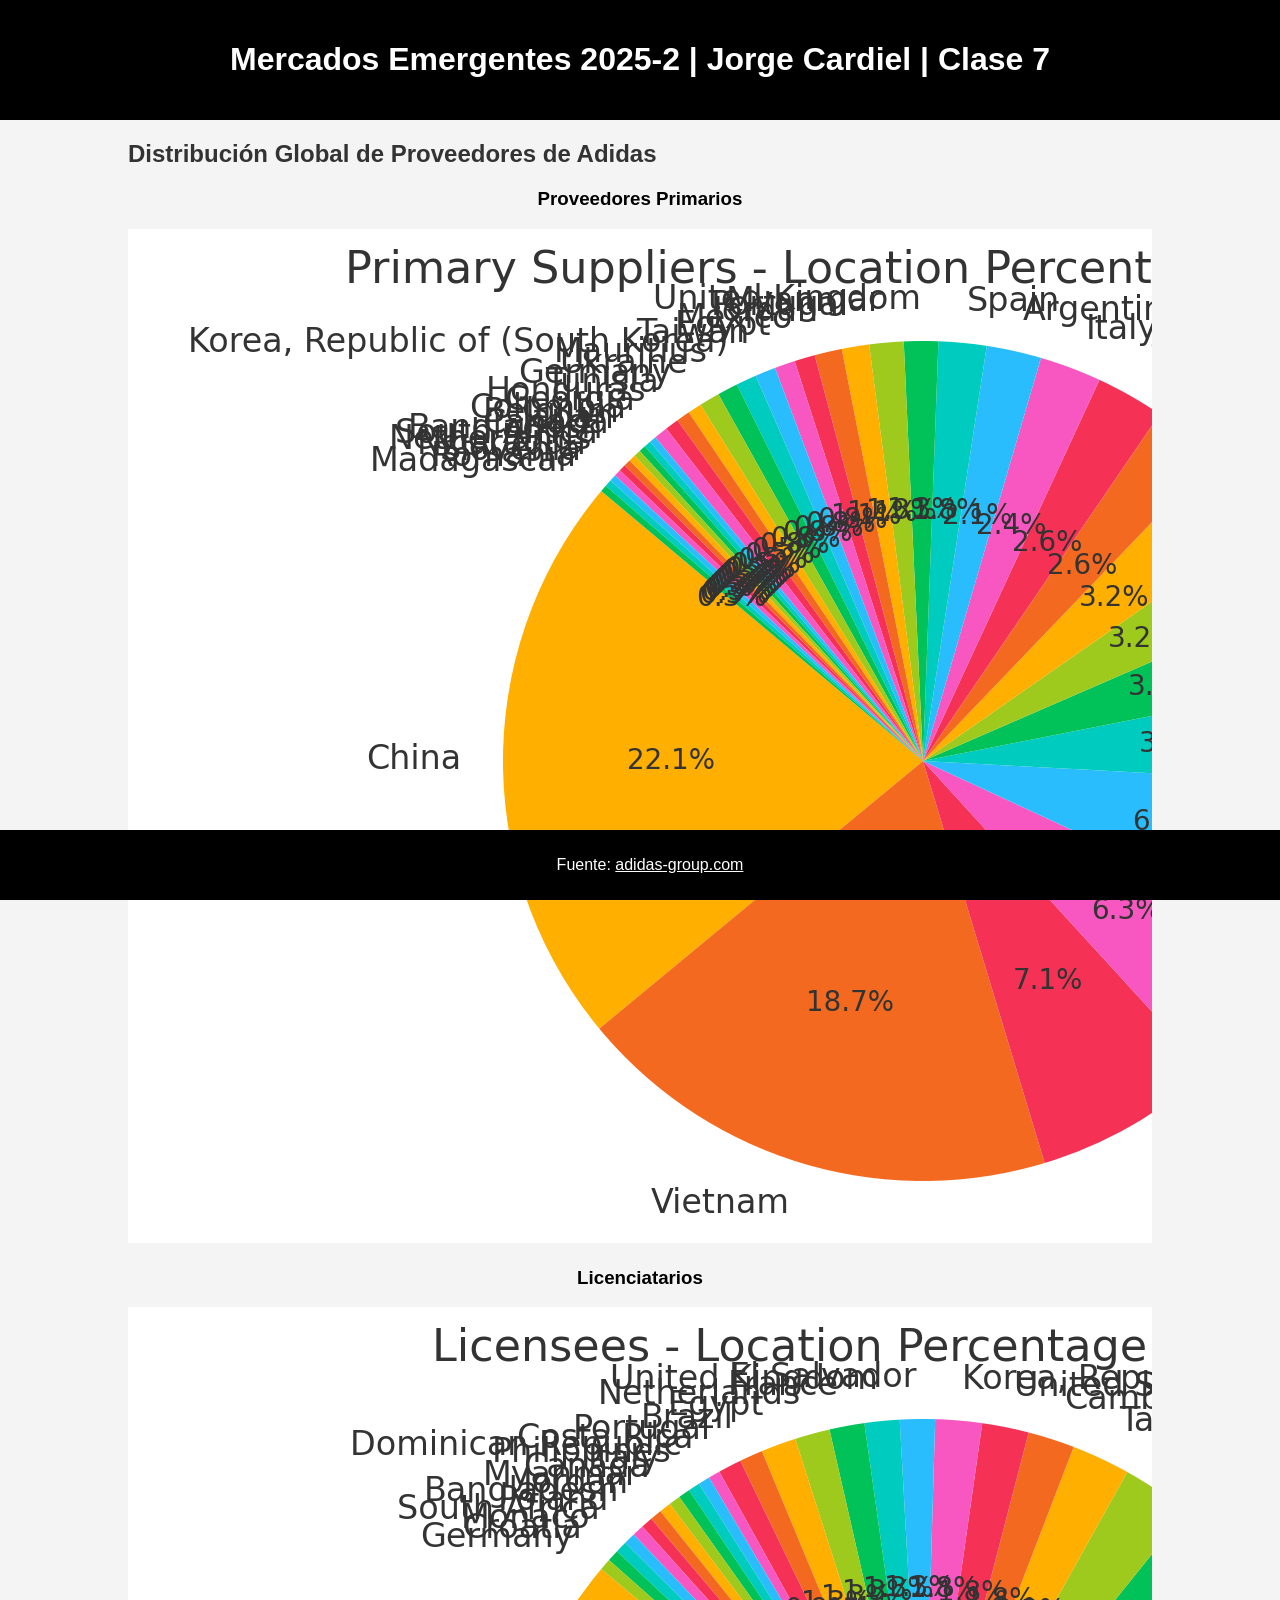
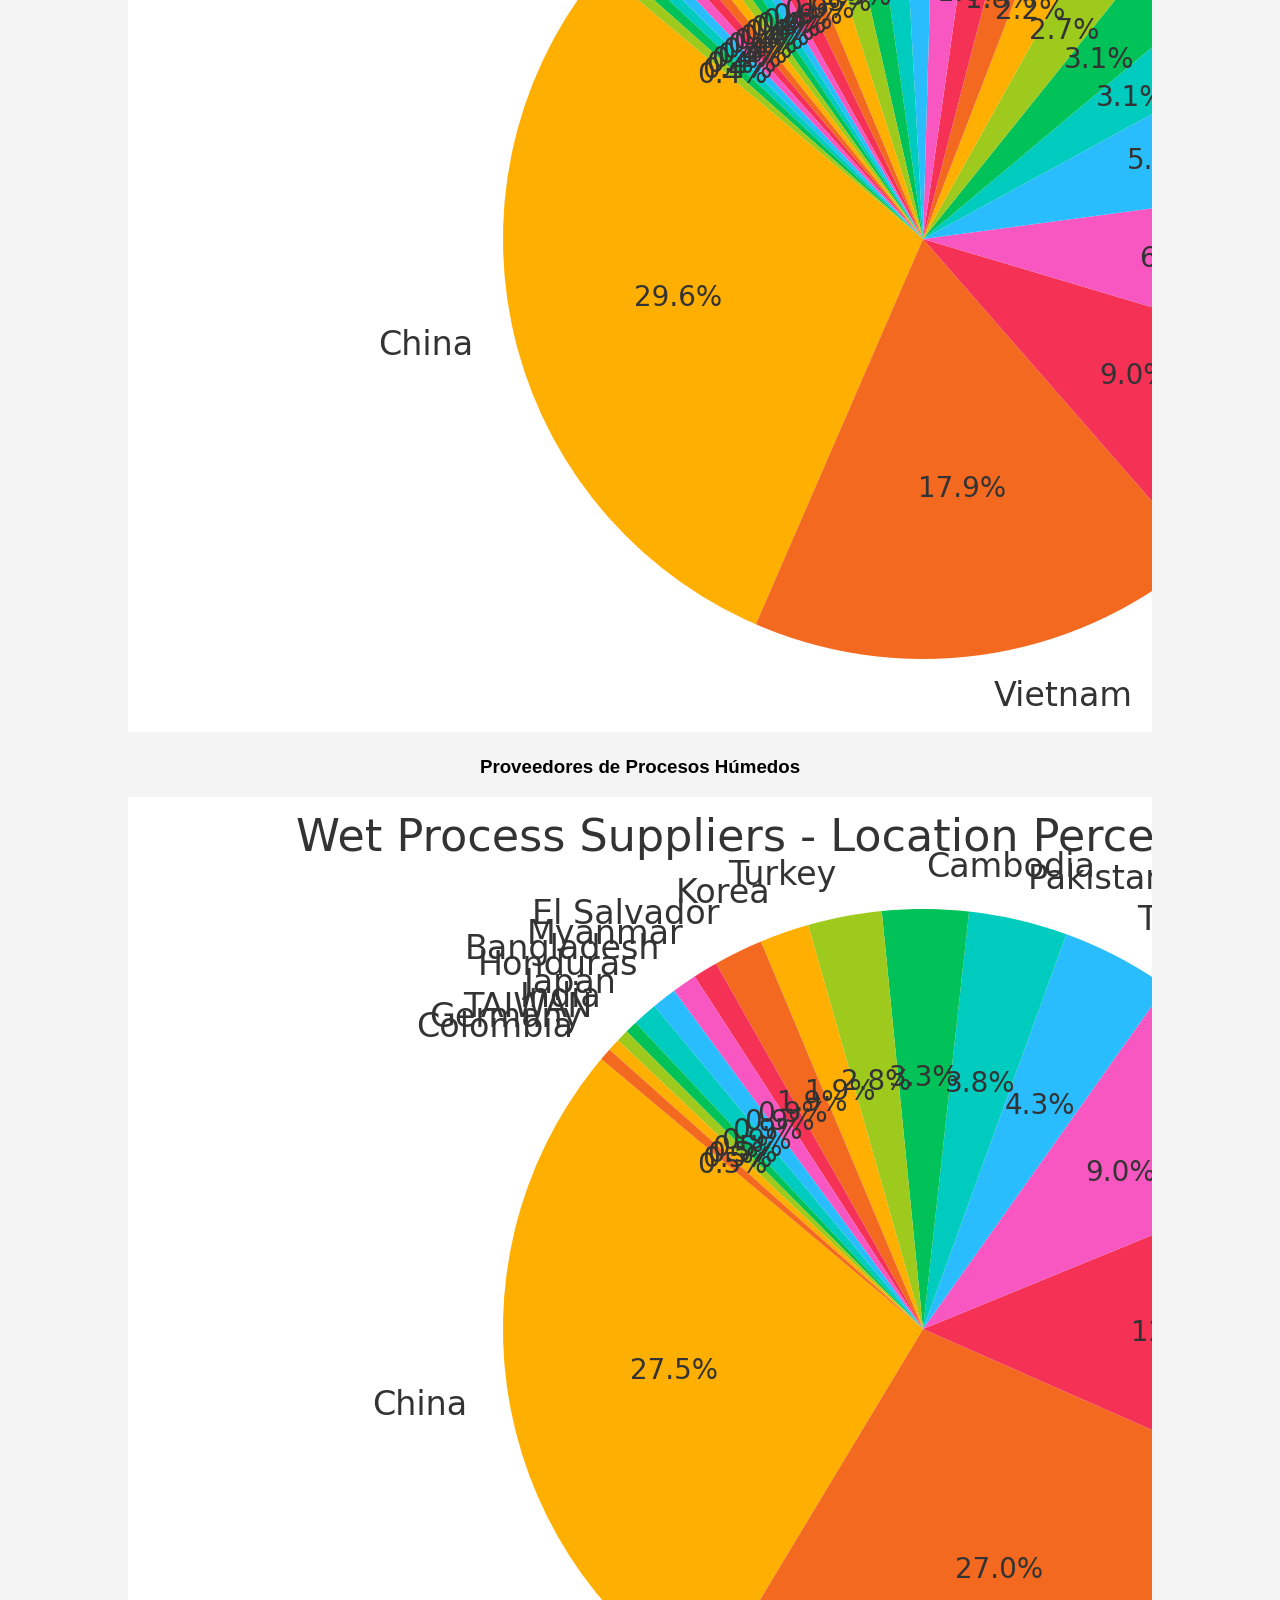
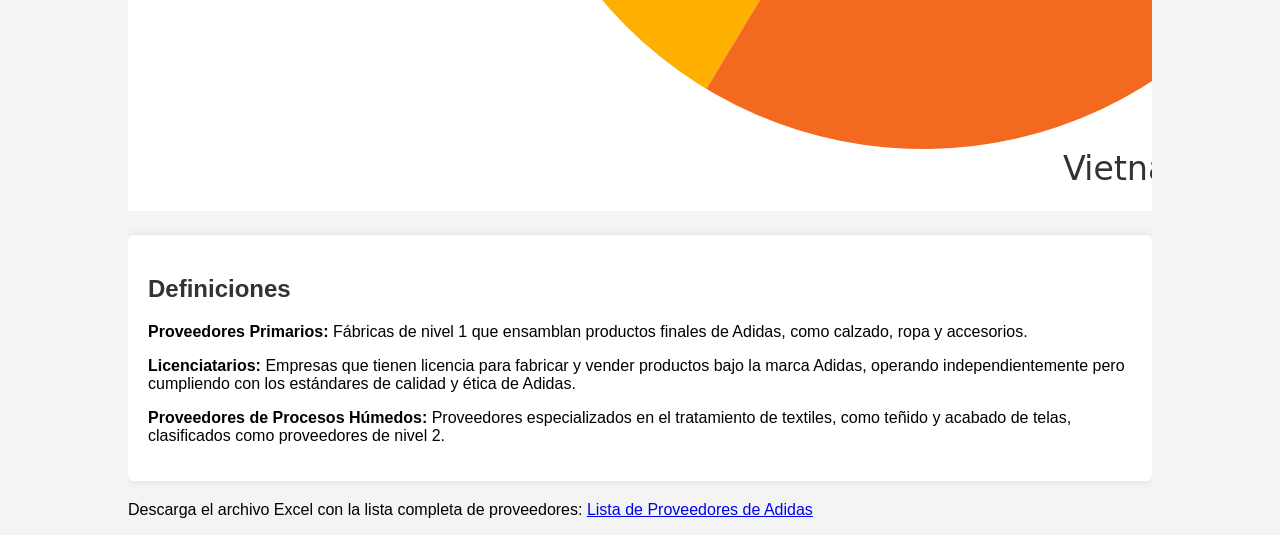
==== index.html @ a2fd8eca "start" ====
<!DOCTYPE html>
<html lang="es">
<head>
    <meta charset="UTF-8">
    <title>Distribución Global de Proveedores de Adidas</title>
    <style>
        body {
            font-family: Arial, sans-serif;
            margin: 0;
            padding: 0;
            background-color: #f4f4f4;
        }
        header {
            background-color: #000;
            color: #fff;
            padding: 20px;
            text-align: center;
        }
        .container {
            width: 80%;
            margin: auto;
            overflow: hidden;
        }
        h2 {
            color: #333;
        }
        .chart {
            text-align: center;
            margin: 20px 0;
        }
        .definitions {
            background-color: #fff;
            padding: 20px;
            margin: 20px 0;
            border-radius: 5px;
            box-shadow: 0 0 10px rgba(0, 0, 0, 0.1);
        }
        footer {
            background-color: #000;
            color: #fff;
            text-align: center;
            padding: 10px;
            position: fixed;
            width: 100%;
            bottom: 0;
        }
    </style>
</head>
<body>
    <header>
        <h1>Mercados Emergentes 2025-2 | Jorge Cardiel | Clase 7</h1>
    </header>
    <div class="container">
        <h2>Distribución Global de Proveedores de Adidas</h2>
        <div class="chart">
            <h3>Proveedores Primarios</h3>
            <img src="primary_suppliers.png" alt="Gráfico de Proveedores Primarios">
        </div>
        <div class="chart">
            <h3>Licenciatarios</h3>
            <img src="licensees.png" alt="Gráfico de Licenciatarios">
        </div>
        <div class="chart">
            <h3>Proveedores de Procesos Húmedos</h3>
            <img src="wet_process_suppliers.png" alt="Gráfico de Proveedores de Procesos Húmedos">
        </div>
        <div class="definitions">
            <h2>Definiciones</h2>
            <p><strong>Proveedores Primarios:</strong> Fábricas de nivel 1 que ensamblan productos finales de Adidas, como calzado, ropa y accesorios.</p>
            <p><strong>Licenciatarios:</strong> Empresas que tienen licencia para fabricar y vender productos bajo la marca Adidas, operando independientemente pero cumpliendo con los estándares de calidad y ética de Adidas.</p>
            <p><strong>Proveedores de Procesos Húmedos:</strong> Proveedores especializados en el tratamiento de textiles, como teñido y acabado de telas, clasificados como proveedores de nivel 2.</p>
        </div>
        <div class="download">
            <p>Descarga el archivo Excel con la lista completa de proveedores: <a href="https://www.adidas-group.com/en/sustainability/transparency/supplier-lists">Lista de Proveedores de Adidas</a></p>
        </div>
    </div>
    <footer>
        <p>Fuente: <a href="https://www.adidas-group.com/en/sustainability/transparency/supplier-lists" style="color: #fff;">adidas-group.com</a></p>
    </footer>
</body>
</html>
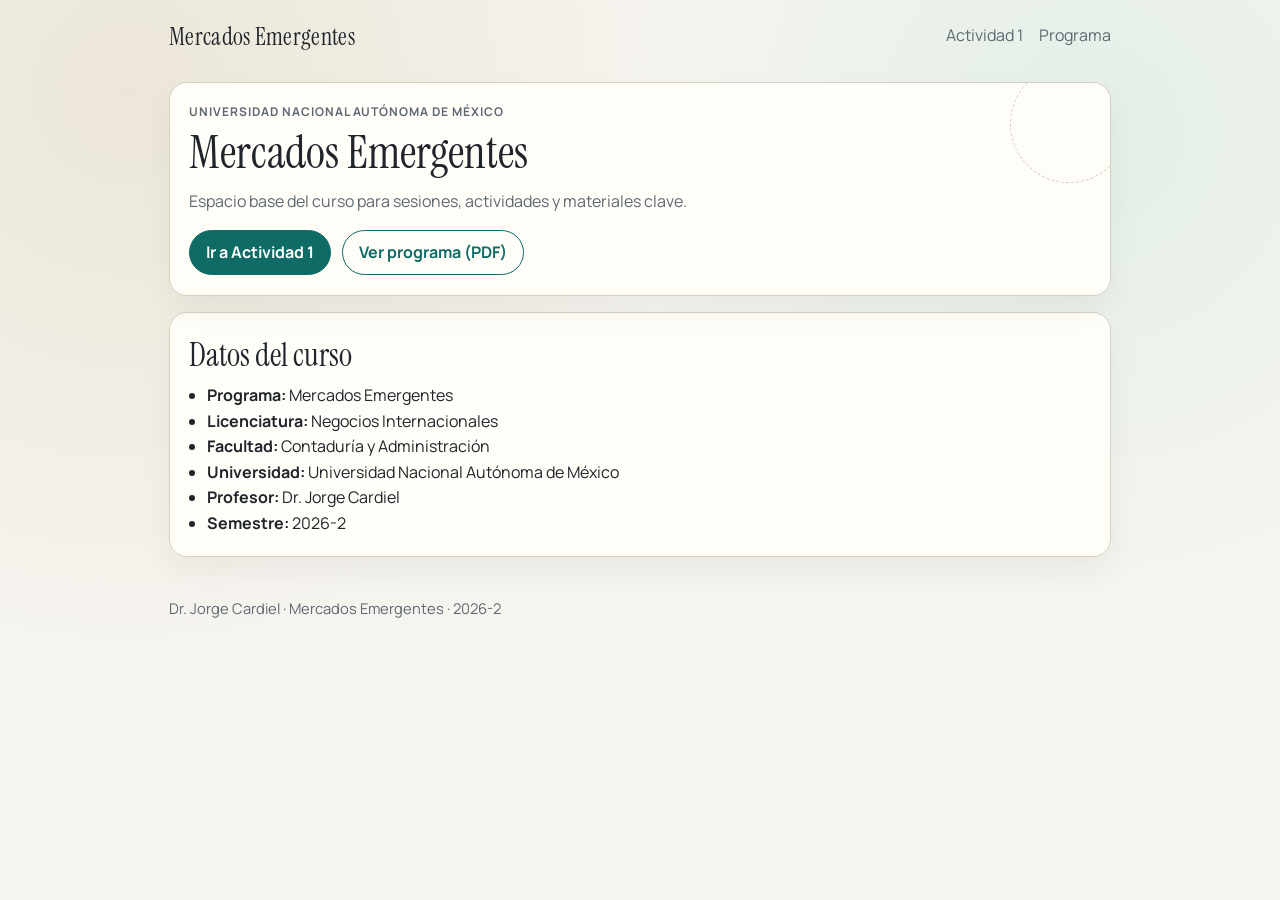
==== commit c71871bc: "Refactor index.html and styles.css for improved layout and design; add sesion1.html for course activ" ====
--- a/index.html
+++ b/index.html
@@ -2,80 +2,65 @@
 <html lang="es">
 <head>
     <meta charset="UTF-8">
-    <title>Distribución Global de Proveedores de Adidas</title>
-    <style>
-        body {
-            font-family: Arial, sans-serif;
-            margin: 0;
-            padding: 0;
-            background-color: #f4f4f4;
-        }
-        header {
-            background-color: #000;
-            color: #fff;
-            padding: 20px;
-            text-align: center;
-        }
-        .container {
-            width: 80%;
-            margin: auto;
-            overflow: hidden;
-        }
-        h2 {
-            color: #333;
-        }
-        .chart {
-            text-align: center;
-            margin: 20px 0;
-        }
-        .definitions {
-            background-color: #fff;
-            padding: 20px;
-            margin: 20px 0;
-            border-radius: 5px;
-            box-shadow: 0 0 10px rgba(0, 0, 0, 0.1);
-        }
-        footer {
-            background-color: #000;
-            color: #fff;
-            text-align: center;
-            padding: 10px;
-            position: fixed;
-            width: 100%;
-            bottom: 0;
-        }
-    </style>
+    <meta name="viewport" content="width=device-width, initial-scale=1.0">
+    <title>Mercados Emergentes | Inicio</title>
+    <link rel="preconnect" href="https://fonts.googleapis.com">
+    <link rel="preconnect" href="https://fonts.gstatic.com" crossorigin>
+    <link href="https://fonts.googleapis.com/css2?family=Instrument+Serif:ital@0;1&family=Manrope:wght@400;600;700&display=swap" rel="stylesheet">
+    <link rel="stylesheet" href="styles.css">
 </head>
 <body>
-    <header>
-        <h1>Mercados Emergentes 2025-2 | Jorge Cardiel | Clase 7</h1>
+    <header class="site-header">
+        <a class="brand" href="index.html">Mercados Emergentes</a>
+        <nav class="site-nav" aria-label="Principal">
+            <a href="sesion1.html">Actividad 1</a>
+            <a href="http://licenciaturas.fca.unam.mx/docs/negocios/plan_2017/asuntos_globales/03_mercados_emergentes.pdf" target="_blank" rel="noopener" onclick="return openPrograma(event);">Programa</a>
+        </nav>
     </header>
-    <div class="container">
-        <h2>Distribución Global de Proveedores de Adidas</h2>
-        <div class="chart">
-            <h3>Proveedores Primarios</h3>
-            <img src="primary_suppliers.png" alt="Gráfico de Proveedores Primarios">
-        </div>
-        <div class="chart">
-            <h3>Licenciatarios</h3>
-            <img src="licensees.png" alt="Gráfico de Licenciatarios">
-        </div>
-        <div class="chart">
-            <h3>Proveedores de Procesos Húmedos</h3>
-            <img src="wet_process_suppliers.png" alt="Gráfico de Proveedores de Procesos Húmedos">
-        </div>
-        <div class="definitions">
-            <h2>Definiciones</h2>
-            <p><strong>Proveedores Primarios:</strong> Fábricas de nivel 1 que ensamblan productos finales de Adidas, como calzado, ropa y accesorios.</p>
-            <p><strong>Licenciatarios:</strong> Empresas que tienen licencia para fabricar y vender productos bajo la marca Adidas, operando independientemente pero cumpliendo con los estándares de calidad y ética de Adidas.</p>
-            <p><strong>Proveedores de Procesos Húmedos:</strong> Proveedores especializados en el tratamiento de textiles, como teñido y acabado de telas, clasificados como proveedores de nivel 2.</p>
-        </div>
-        <div class="download">
-            <p>Descarga el archivo Excel con la lista completa de proveedores: <a href="https://www.adidas-group.com/en/sustainability/transparency/supplier-lists">Lista de Proveedores de Adidas</a></p>
-        </div>
-    </div>
-    <footer>
-        <p>Fuente: <a href="https://www.adidas-group.com/en/sustainability/transparency/supplier-lists" style="color: #fff;">adidas-group.com</a></p>
+
+    <main class="layout">
+        <section class="card hero">
+            <p class="eyebrow">Universidad Nacional Autónoma de México</p>
+            <h1>Mercados Emergentes</h1>
+            <p class="lead">Espacio base del curso para sesiones, actividades y materiales clave.</p>
+            <div class="cta-row">
+                <a class="button" href="sesion1.html">Ir a Actividad 1</a>
+                <a class="button ghost" href="http://licenciaturas.fca.unam.mx/docs/negocios/plan_2017/asuntos_globales/03_mercados_emergentes.pdf" target="_blank" rel="noopener" onclick="return openPrograma(event);">Ver programa (PDF)</a>
+            </div>
+        </section>
+
+        <section class="card">
+            <h2>Datos del curso</h2>
+            <ul class="course-list">
+                <li><strong>Programa:</strong> Mercados Emergentes</li>
+                <li><strong>Licenciatura:</strong> Negocios Internacionales</li>
+                <li><strong>Facultad:</strong> Contaduría y Administración</li>
+                <li><strong>Universidad:</strong> Universidad Nacional Autónoma de México</li>
+                <li><strong>Profesor:</strong> Dr. Jorge Cardiel</li>
+                <li><strong>Semestre:</strong> 2026-2</li>
+            </ul>
+        </section>
+    </main>
+
+    <footer class="site-footer">
+        <p>Dr. Jorge Cardiel · Mercados Emergentes · 2026-2</p>
     </footer>
+    <script>
+        function openPrograma(event) {
+            const popup = window.open(
+                "http://licenciaturas.fca.unam.mx/docs/negocios/plan_2017/asuntos_globales/03_mercados_emergentes.pdf",
+                "programaMercados",
+                "popup=yes,width=1000,height=760,menubar=no,toolbar=no,location=yes,status=no,scrollbars=yes,resizable=yes"
+            );
+
+            if (popup) {
+                event.preventDefault();
+                popup.focus();
+                return false;
+            }
+
+            return true;
+        }
+    </script>
 </body>
-</html>+</html>
--- a/styles.css
+++ b/styles.css
@@ -0,0 +1,225 @@
+:root {
+    --bg: #f6f4ef;
+    --paper: #fffdf8;
+    --ink: #1f252b;
+    --muted: #5e6872;
+    --line: #d7d1c3;
+    --accent: #0f6b65;
+    --accent-soft: #d7ebe7;
+}
+
+*,
+*::before,
+*::after {
+    box-sizing: border-box;
+}
+
+body {
+    margin: 0;
+    min-height: 100vh;
+    font-family: "Manrope", sans-serif;
+    color: var(--ink);
+    background: radial-gradient(circle at 10% 10%, #ebe6d8 0, transparent 40%),
+        radial-gradient(circle at 85% 15%, #e3efe8 0, transparent 35%),
+        var(--bg);
+    line-height: 1.6;
+}
+
+a {
+    color: inherit;
+}
+
+.site-header {
+    max-width: 980px;
+    margin: 0 auto;
+    padding: 1.1rem 1.2rem;
+    display: flex;
+    align-items: center;
+    justify-content: space-between;
+    gap: 1rem;
+}
+
+.brand {
+    font-family: "Instrument Serif", Georgia, serif;
+    font-size: 1.5rem;
+    letter-spacing: 0.3px;
+    text-decoration: none;
+}
+
+.site-nav {
+    display: flex;
+    gap: 1rem;
+    flex-wrap: wrap;
+}
+
+.site-nav a {
+    text-decoration: none;
+    color: var(--muted);
+    border-bottom: 1px solid transparent;
+    transition: border-color 0.2s ease, color 0.2s ease;
+}
+
+.site-nav a:hover {
+    color: var(--ink);
+    border-color: var(--accent);
+}
+
+.layout {
+    max-width: 980px;
+    margin: 0 auto;
+    padding: 0.5rem 1.2rem 2.5rem;
+    display: grid;
+    gap: 1rem;
+}
+
+.card {
+    background: var(--paper);
+    border: 1px solid var(--line);
+    border-radius: 18px;
+    padding: 1.2rem;
+    box-shadow: 0 14px 30px rgba(36, 35, 32, 0.05);
+}
+
+.hero {
+    position: relative;
+    overflow: hidden;
+}
+
+.hero::after {
+    content: "";
+    position: absolute;
+    right: -18px;
+    top: -18px;
+    width: 118px;
+    height: 118px;
+    border-radius: 999px;
+    border: 1px dashed var(--line);
+}
+
+.eyebrow {
+    margin: 0;
+    color: var(--muted);
+    text-transform: uppercase;
+    letter-spacing: 0.08em;
+    font-size: 0.75rem;
+    font-weight: 700;
+}
+
+h1,
+h2 {
+    margin: 0.3rem 0 0.6rem;
+    font-family: "Instrument Serif", Georgia, serif;
+    font-weight: 400;
+    line-height: 1.15;
+}
+
+h1 {
+    font-size: clamp(2rem, 4vw, 2.9rem);
+}
+
+h2 {
+    font-size: clamp(1.5rem, 3vw, 2rem);
+}
+
+.lead {
+    margin-top: 0.2rem;
+    color: var(--muted);
+    max-width: 64ch;
+}
+
+.cta-row,
+.tag-row {
+    display: flex;
+    flex-wrap: wrap;
+    gap: 0.65rem;
+    margin-top: 1rem;
+}
+
+.button {
+    display: inline-flex;
+    align-items: center;
+    justify-content: center;
+    text-decoration: none;
+    font-weight: 700;
+    border: 1px solid var(--accent);
+    background: var(--accent);
+    color: #fff;
+    border-radius: 999px;
+    padding: 0.55rem 1rem;
+    transition: transform 0.2s ease, filter 0.2s ease;
+}
+
+.button:hover {
+    transform: translateY(-1px);
+    filter: brightness(1.05);
+}
+
+.button.ghost {
+    background: transparent;
+    color: var(--accent);
+}
+
+.tag {
+    background: var(--accent-soft);
+    color: var(--accent);
+    font-size: 0.86rem;
+    padding: 0.38rem 0.72rem;
+    border-radius: 999px;
+    font-weight: 700;
+}
+
+.course-list {
+    margin: 0;
+    padding-left: 1.1rem;
+}
+
+.steps {
+    margin: 0;
+    padding-left: 1.2rem;
+}
+
+.steps li + li {
+    margin-top: 0.45rem;
+}
+
+.template {
+    margin: 0;
+    padding: 0.85rem 0.95rem;
+    border-left: 4px solid var(--accent);
+    background: #f3f8f7;
+    border-radius: 10px;
+    color: #334047;
+}
+
+.site-footer {
+    max-width: 980px;
+    margin: 0 auto;
+    padding: 0 1.2rem 1.8rem;
+    color: var(--muted);
+    font-size: 0.92rem;
+}
+
+.site-footer p {
+    margin: 0;
+}
+
+.site-footer a {
+    text-decoration: underline;
+    text-decoration-color: var(--line);
+}
+
+@media (max-width: 680px) {
+    .site-header {
+        flex-direction: column;
+        align-items: flex-start;
+    }
+
+    .site-nav {
+        gap: 0.7rem;
+    }
+
+    .card {
+        border-radius: 14px;
+        padding: 1rem;
+    }
+}
